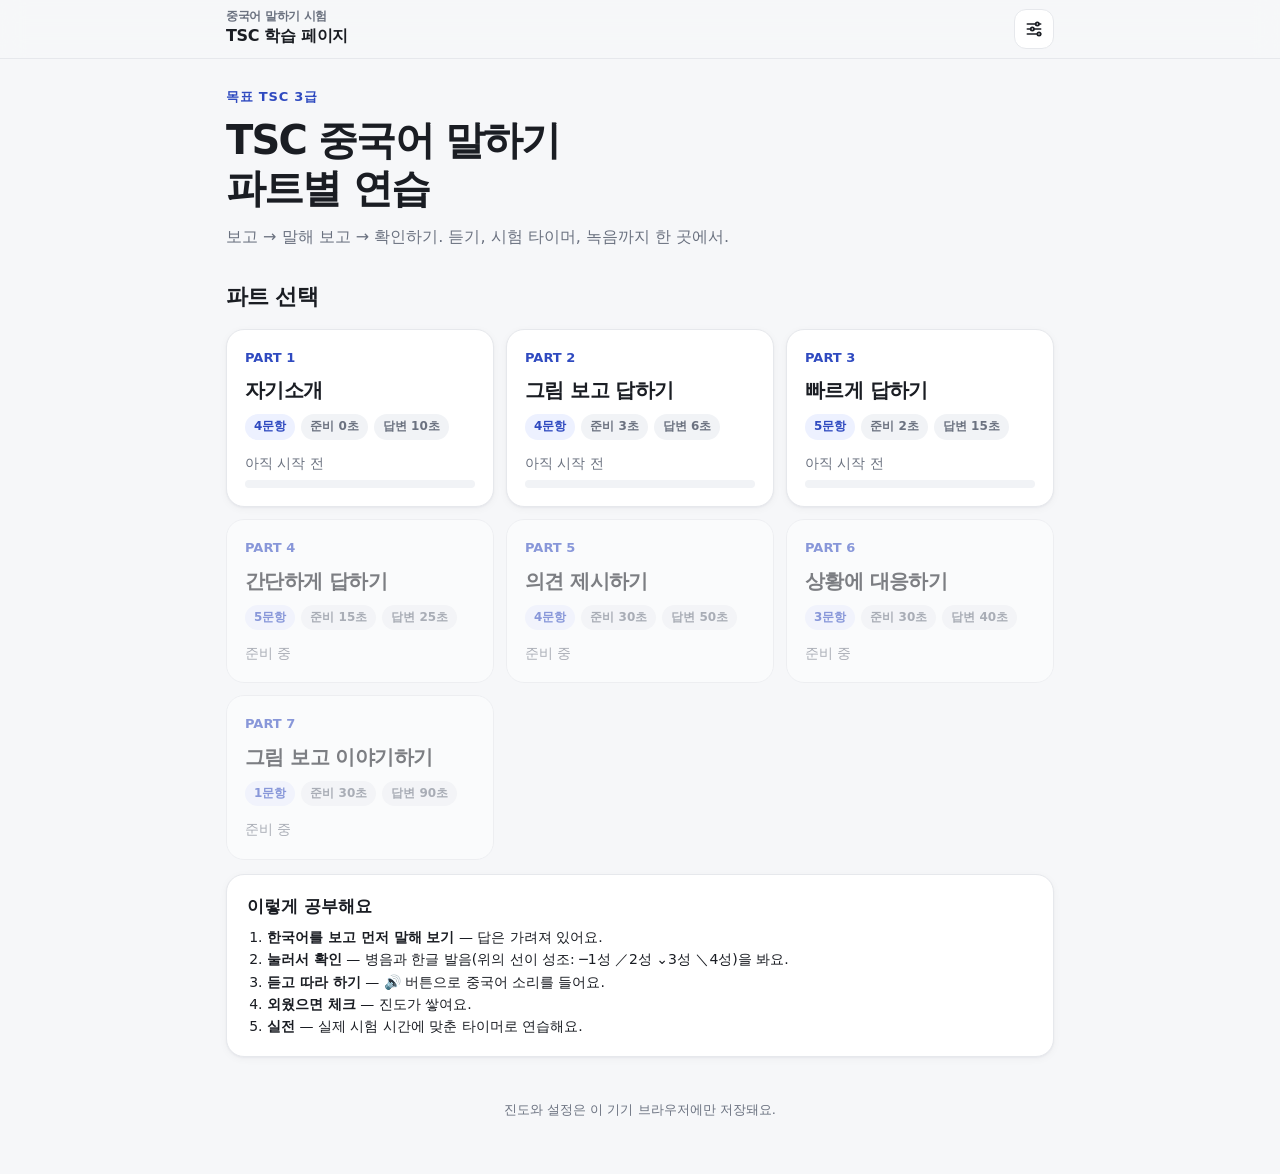
==== index.html @ 0928d05f "한자 화면에서 제거, 1부분 예문을 내 정보로 적용, 전체 색상 정리 Co-Authored-By: Claude Opus 5.5 <noreply@anthropic.com> Claud" ====
<!doctype html>
<html lang="ko">
<head>
<meta charset="utf-8">
<meta name="viewport" content="width=device-width, initial-scale=1, viewport-fit=cover">
<title>TSC 학습 페이지</title>
<meta name="description" content="TSC 중국어 말하기 시험 파트별 연습">
<link rel="stylesheet" href="assets/app.css">
<script src="assets/app.js"></script>
</head>
<body>
<main class="wrap">
  <section class="hero">
    <div class="eyebrow">목표 TSC 3급</div>
    <h1>TSC 중국어 말하기<br>파트별 연습</h1>
    <p>보고 → 말해 보고 → 확인하기. 듣기, 시험 타이머, 녹음까지 한 곳에서.</p>
  </section>
  <div id="cont"></div>
  <h2>파트 선택</h2>
  <div class="parts" id="parts"></div>
  <div class="card">
    <h3 style="margin-top:0">이렇게 공부해요</h3>
    <ol class="small" style="margin:0;padding-left:20px">
      <li><b>한국어를 보고 먼저 말해 보기</b> — 답은 가려져 있어요.</li>
      <li><b>눌러서 확인</b> — 병음과 한글 발음(위의 선이 성조: ─1성 ／2성 ⌄3성 ＼4성)을 봐요.</li>
      <li><b>듣고 따라 하기</b> — 🔊 버튼으로 중국어 소리를 들어요.</li>
      <li><b>외웠으면 체크</b> — 진도가 쌓여요.</li>
      <li><b>실전</b> — 실제 시험 시간에 맞춘 타이머로 연습해요.</li>
    </ol>
  </div>
  <p class="foot">진도와 설정은 이 기기 브라우저에만 저장돼요.</p>
</main>
<script>
const T = TSC, {esc, $} = T;
T.topbar({title: 'TSC 학습 페이지', sub: '중국어 말하기 시험', home: ''});
const PARTS = [
  [1, '자기소개', '自我介绍', '4문항', '준비 0초', '답변 10초', 'part1/'],
  [2, '그림 보고 답하기', '看图回答', '4문항', '준비 3초', '답변 6초', 'part2/'],
  [3, '빠르게 답하기', '快速回答', '5문항', '준비 2초', '답변 15초', 'part3/'],
  [4, '간단하게 답하기', '简短回答', '5문항', '준비 15초', '답변 25초'],
  [5, '의견 제시하기', '拓展回答', '4문항', '준비 30초', '답변 50초'],
  [6, '상황에 대응하기', '情景应对', '3문항', '준비 30초', '답변 40초'],
  [7, '그림 보고 이야기하기', '看图说话', '1문항', '준비 30초', '답변 90초'],
];
const sum = T.load('tsc-summary', {});
$('#parts').innerHTML = PARTS.map(([n, ko, zh, q, prep, ans, href]) => {
  const s = sum['p' + n], pct = s ? Math.round(s.done / s.total * 100) : 0;
  const inner = '<span class="num">PART ' + n + '</span><span class="name">' + ko + '</span>' +
    '<span class="meta"><span class="badge">' + q + '</span><span class="badge accent">' + prep + '</span><span class="badge accent">' + ans + '</span></span>' +
    (href ? '<span class="row small muted" style="margin-top:6px"><span>' + (s ? '진도 ' + pct + '% · ' + s.done + '/' + s.total : '아직 시작 전') + '</span></span><span class="progress"><i style="width:' + pct + '%"></i></span>' : '<span class="small muted" style="margin-top:6px">준비 중</span>');
  return href ? '<a class="part" href="' + href + '">' + inner + '</a>' : '<div class="part soon">' + inner + '</div>';
}).join('');
const last = T.load('tsc-last', null);
if (last && /^part\d\/$/.test(last.href)) $('#cont').innerHTML = '<a class="card row" href="' + esc(last.href) + '" style="text-decoration:none;color:inherit;margin-top:18px"><span style="font-size:28px">▶</span><span style="flex:1"><span class="small muted">이어서 학습하기</span><br><b>' + esc(last.name) + '</b></span><span class="btn primary">계속</span></a>';
</script>
</body>
</html>
---- assets/app.css ----
/* TSC 학습 페이지 — 공통 디자인 */
:root{
  --bg:#f6f7f9;--surface:#ffffff;--surface-2:#f1f3f6;--ink:#1a1d23;--muted:#6b7280;--line:#e6e8ec;
  --brand:#3b5bdb;--brand-ink:#ffffff;--brand-soft:#edf1ff;--brand-text:#2f4ac0;
  --accent:#e8590c;--accent-soft:#fff4ec;--good:#2b8a3e;--good-soft:#ebf8ee;--warn:#c2410c;
  --tone:#e8590c;--shadow:0 1px 2px rgba(16,24,40,.04),0 2px 8px rgba(16,24,40,.04);
  --radius:18px;--zh:"PingFang SC","Hiragino Sans GB","Noto Sans SC","Microsoft YaHei",sans-serif;
  color-scheme:light;
}
@media (prefers-color-scheme:dark){:root:not([data-theme="light"]){
  --bg:#0f1115;--surface:#171a20;--surface-2:#1f232b;--ink:#e7e9ee;--muted:#9aa1ad;--line:#2a2f38;
  --brand:#8ea2ff;--brand-ink:#0f1430;--brand-soft:#222a45;--brand-text:#a9b8ff;
  --accent:#ff9f5a;--accent-soft:#33241a;--good:#69db7c;--good-soft:#1c3324;--warn:#ffb27c;
  --tone:#ff9f5a;--shadow:none;color-scheme:dark}}
:root[data-theme="dark"]{
  --bg:#0f1115;--surface:#171a20;--surface-2:#1f232b;--ink:#e7e9ee;--muted:#9aa1ad;--line:#2a2f38;
  --brand:#8ea2ff;--brand-ink:#0f1430;--brand-soft:#222a45;--brand-text:#a9b8ff;
  --accent:#ff9f5a;--accent-soft:#33241a;--good:#69db7c;--good-soft:#1c3324;--warn:#ffb27c;
  --tone:#ff9f5a;--shadow:none;color-scheme:dark}

*{box-sizing:border-box}
html{-webkit-text-size-adjust:100%}
body{margin:0;background:var(--bg);color:var(--ink);font:16px/1.6 system-ui,-apple-system,"Apple SD Gothic Neo","Malgun Gothic",sans-serif;word-break:keep-all;overflow-wrap:anywhere}
a{color:var(--brand-text)}
button,select,input{font:inherit;color:inherit}
button{cursor:pointer}
:focus-visible{outline:3px solid var(--accent);outline-offset:2px}
.zh{font-family:var(--zh)}
.wrap{max-width:860px;margin:0 auto;padding:0 16px}

/* 상단 바 */
.topbar{position:sticky;top:0;z-index:20;background:color-mix(in srgb,var(--bg) 88%,transparent);backdrop-filter:blur(12px);-webkit-backdrop-filter:blur(12px);border-bottom:1px solid var(--line)}
.topbar .wrap{display:flex;align-items:center;gap:10px;height:58px}
.topbar .title{flex:1;min-width:0;font-weight:750;letter-spacing:-.02em;white-space:nowrap;overflow:hidden;text-overflow:ellipsis}
.topbar .title small{display:block;font-size:12px;font-weight:600;color:var(--muted);line-height:1.2}
.icon-btn{display:inline-grid;place-items:center;width:40px;height:40px;border-radius:12px;border:1px solid var(--line);background:var(--surface);text-decoration:none;color:var(--ink);flex:none}
.icon-btn svg{width:20px;height:20px}

/* 히어로 */
.hero{padding:28px 0 8px}
.hero .eyebrow{font-size:13px;font-weight:700;color:var(--brand-text);letter-spacing:.06em}
.hero h1{font-size:clamp(28px,6vw,40px);letter-spacing:-.045em;line-height:1.2;margin:.2em 0 .3em}
.hero p{margin:0;color:var(--muted)}

/* 탭 */
.tabs{display:flex;gap:4px;padding:4px;background:var(--surface-2);border-radius:14px;margin:18px 0 6px;overflow-x:auto;scrollbar-width:none}
.tabs::-webkit-scrollbar{display:none}
.tabs button{flex:1;border:0;background:transparent;padding:9px 12px;border-radius:10px;font-weight:650;color:var(--muted);white-space:nowrap}
.tabs button[aria-selected="true"]{background:var(--surface);color:var(--ink);box-shadow:var(--shadow)}
@media (max-width:640px){
  .tabs.bottom{position:fixed;left:0;right:0;bottom:0;margin:0;border-radius:0;z-index:30;background:var(--surface);border-top:1px solid var(--line);padding:6px 6px calc(6px + env(safe-area-inset-bottom))}
  .tabs.bottom button{display:flex;flex-direction:column;align-items:center;gap:2px;font-size:12px;padding:6px 4px}
  .tabs.bottom button[aria-selected="true"]{box-shadow:none;background:var(--brand-soft);color:var(--brand-text)}
  body.has-bottom{padding-bottom:84px}
}
.tabs .ti{font-size:18px;line-height:1}
@media (min-width:641px){.tabs .ti{display:none}}

/* 칩 */
.chips{display:flex;gap:8px;overflow-x:auto;padding:6px 0 10px;scrollbar-width:none}
.chips::-webkit-scrollbar{display:none}
.chip{flex:none;border:1px solid var(--line);background:var(--surface);border-radius:999px;padding:7px 14px;font-weight:650;font-size:14px;color:var(--muted)}
.chip[aria-pressed="true"]{background:var(--brand);border-color:var(--brand);color:var(--brand-ink)}
.chip .n{opacity:.7;font-weight:600;margin-left:4px}

/* 카드 */
.card{background:var(--surface);border:1px solid var(--line);border-radius:var(--radius);padding:18px 20px;margin:12px 0;box-shadow:var(--shadow)}
.card.done{border-color:color-mix(in srgb,var(--good) 45%,var(--line))}
.card-head{display:flex;align-items:center;gap:8px;margin-bottom:8px}
.card-head .label{font-size:13px;font-weight:700;color:var(--muted);flex:1}
.badge{display:inline-flex;align-items:center;gap:4px;font-size:12px;font-weight:750;padding:3px 9px;border-radius:999px;background:var(--brand-soft);color:var(--brand-text)}
.badge.accent{background:var(--surface-2);color:var(--muted)}
.badge.good{background:var(--good-soft);color:var(--good)}
h2{font-size:22px;letter-spacing:-.035em;margin:22px 0 4px}
h3{font-size:17px;margin:18px 0 6px}
.muted{color:var(--muted)}
.small{font-size:14px}

/* 버튼 */
.btn{display:inline-flex;align-items:center;justify-content:center;gap:6px;border:1px solid var(--line);background:var(--surface);border-radius:12px;padding:9px 14px;font-weight:650;text-decoration:none;color:var(--ink)}
.btn.primary{background:var(--brand);border-color:var(--brand);color:var(--brand-ink)}
.btn.soft{background:var(--brand-soft);border-color:transparent;color:var(--brand-text)}
.btn.good{background:var(--good-soft);border-color:transparent;color:var(--good)}
.btn.ghost{background:transparent;border-color:transparent;color:var(--muted)}
.btn.big{padding:13px 20px;font-size:17px;border-radius:14px}
.btn:disabled{opacity:.45;cursor:default}
.btn svg{width:18px;height:18px}
.row{display:flex;gap:8px;flex-wrap:wrap;align-items:center}
.row.end{justify-content:flex-end}
.spacer{flex:1}

/* 문장 표시 */
.ko{font-size:17px;font-weight:650;letter-spacing:-.01em}
.say{margin-top:6px}
.say .hz{font-family:var(--zh);font-size:24px;line-height:1.5;letter-spacing:.02em}
.say .py{font-size:17px;color:var(--brand-text);font-weight:600}
.say .hg{font-size:16px;color:var(--ink)}
.say .line+.line{margin-top:4px}
.say .tag{display:inline-block;width:42px;font-size:11px;font-weight:700;color:var(--muted);vertical-align:2px}
body.hide-py .say .py,body.hide-hg .say .hg,body.hide-hz .say .hz{display:none}
/* 끊어 읽기 표시 */
.brk{color:var(--accent);font-weight:800;font-family:system-ui,sans-serif;font-size:.9em;margin:0 .1em;user-select:none}
.say .hz .brk{margin:0 .25em}
body.hide-brk .brk{display:none}
ruby{ruby-position:over}
rt{font-family:system-ui,sans-serif;font-size:.5em;color:var(--brand-text);font-weight:600;letter-spacing:0}
body.hide-py rt{visibility:hidden}

/* 가리기/보이기 */
.reveal{position:relative;margin-top:8px;border-radius:12px;background:var(--surface-2);padding:12px 14px}
.reveal .cover{position:absolute;inset:0;display:flex;align-items:center;justify-content:center;gap:6px;border:1px dashed var(--line);border-radius:12px;background:var(--surface-2);color:var(--muted);font-weight:650;font-size:14px;width:100%}
.reveal .cover:hover{color:var(--ink)}
.reveal.open .cover{display:none}
.reveal:not(.open) .say{visibility:hidden}

/* 성조선 */
/* 선은 글자 바로 위 여백에 그려서 글자를 가리지 않음 */
.tone{position:relative;display:inline-block;line-height:1.3;padding-top:.62em}
.tone svg{position:absolute;left:4%;top:.08em;width:92%;height:.46em;pointer-events:none;overflow:visible}
.tone path{fill:none;stroke:var(--tone);stroke-opacity:.9;stroke-width:2.2;stroke-linecap:round;stroke-linejoin:round;vector-effect:non-scaling-stroke}

/* 단어 */
.words{display:grid;grid-template-columns:repeat(auto-fill,minmax(150px,1fr));gap:8px;margin-top:8px}
.word{border:1px solid var(--line);border-radius:14px;padding:9px 12px;background:var(--surface);text-align:left;width:100%}
.word .w-hz{font-family:var(--zh);font-size:20px;line-height:1.3}
.word .w-py{font-size:14px;color:var(--brand-text);font-weight:600}
.word .w-ko{font-size:14px;color:var(--muted)}
.tip{display:flex;gap:10px;background:var(--surface-2);border-left:3px solid var(--accent);border-radius:10px;padding:10px 14px;margin-top:10px;font-size:15px}
.tip b{color:var(--accent);flex:none}
details.more{margin-top:10px;border-top:1px dashed var(--line);padding-top:8px}
details.more summary{cursor:pointer;font-weight:650;color:var(--muted);font-size:14px;list-style:none}
details.more summary::before{content:"▸ ";}
details.more[open] summary::before{content:"▾ ";}

/* 진행 */
.progress{height:8px;background:var(--surface-2);border-radius:999px;overflow:hidden}
.progress > i{display:block;height:100%;background:var(--good);border-radius:999px;transition:width .3s}
.stat{display:flex;align-items:baseline;gap:6px}
.stat b{font-size:24px;letter-spacing:-.03em}

/* 폼 */
label.field{display:block;margin:10px 0}
label.field > span{display:block;font-size:13px;font-weight:700;color:var(--muted);margin-bottom:4px}
.input,select.input{width:100%;border:1px solid var(--line);background:var(--surface);border-radius:12px;padding:10px 12px}
.grid2{display:grid;grid-template-columns:1fr 1fr;gap:10px}
.grid3{display:grid;grid-template-columns:repeat(3,1fr);gap:10px}
@media (max-width:480px){.grid2,.grid3{grid-template-columns:1fr}}
.check{display:inline-flex;align-items:center;gap:6px;border:1px solid var(--line);border-radius:999px;padding:6px 12px;background:var(--surface);cursor:pointer;font-size:15px}
.check:has(input:checked){background:var(--brand-soft);border-color:transparent;color:var(--brand-text);font-weight:650}
.check input{accent-color:var(--brand)}

/* 설정 시트 */
.sheet{position:fixed;inset:0;z-index:50;display:none;background:rgba(0,0,0,.35)}
.sheet.open{display:flex;align-items:flex-end;justify-content:center}
.sheet .panel{background:var(--surface);width:100%;max-width:520px;border-radius:22px 22px 0 0;padding:18px 20px calc(20px + env(safe-area-inset-bottom))}
@media (min-width:641px){.sheet.open{align-items:center}.sheet .panel{border-radius:22px}}
.toggle{display:flex;align-items:center;justify-content:space-between;gap:10px;padding:11px 0;border-bottom:1px solid var(--line)}
.toggle input{width:20px;height:20px;accent-color:var(--brand)}
.seg{display:inline-flex;background:var(--surface-2);border-radius:10px;padding:3px}
.seg button{border:0;background:transparent;padding:6px 10px;border-radius:8px;font-size:14px;font-weight:650;color:var(--muted)}
.seg button[aria-pressed="true"]{background:var(--surface);color:var(--ink);box-shadow:var(--shadow)}

/* 타이머 */
.timer{display:grid;place-items:center;margin:14px auto 6px;position:relative;width:150px;height:150px}
.timer svg{position:absolute;inset:0;transform:rotate(-90deg)}
.timer circle{fill:none;stroke-width:10}
.timer .bg{stroke:var(--surface-2)}
.timer .fg{stroke:var(--brand);stroke-linecap:round;transition:stroke-dashoffset .1s linear}
.timer.prep .fg{stroke:var(--accent)}
.timer .t{text-align:center;line-height:1.1}
.timer .t b{font-size:42px;letter-spacing:-.04em;font-variant-numeric:tabular-nums}
.timer .t span{display:block;font-size:13px;font-weight:700;color:var(--muted)}
.rec-dot{display:inline-block;width:10px;height:10px;border-radius:50%;background:#e0412f;animation:blink 1s infinite}
@keyframes blink{50%{opacity:.25}}
.center{text-align:center}

/* 플래시카드 */
.flash{perspective:1000px;margin:12px 0}
.flash .inner{position:relative;min-height:220px;border:0;background:none;padding:0;width:100%;transition:transform .45s;transform-style:preserve-3d}
.flash.flipped .inner{transform:rotateY(180deg)}
.flash .face{position:absolute;inset:0;display:flex;flex-direction:column;align-items:center;justify-content:center;gap:6px;backface-visibility:hidden;-webkit-backface-visibility:hidden;background:var(--surface);border:1px solid var(--line);border-radius:var(--radius);box-shadow:var(--shadow);padding:20px;text-align:center}
.flash .back{transform:rotateY(180deg)}
.flash .big-zh{font-family:var(--zh);font-size:44px;line-height:1.2}
.flash .big-ko{font-size:26px;font-weight:700;letter-spacing:-.03em}
@media (prefers-reduced-motion:reduce){.flash .inner,.progress>i{transition:none}}

/* 홈 */
.parts{display:grid;grid-template-columns:repeat(auto-fill,minmax(250px,1fr));gap:12px;margin:14px 0}
.part{display:flex;flex-direction:column;gap:6px;text-decoration:none;color:inherit;background:var(--surface);border:1px solid var(--line);border-radius:var(--radius);padding:18px;box-shadow:var(--shadow);transition:transform .15s,border-color .15s}
a.part:hover{transform:translateY(-2px);border-color:var(--brand)}
.part .num{font-size:13px;font-weight:750;color:var(--brand-text)}
.part .name{font-size:20px;font-weight:750;letter-spacing:-.03em}
.part .zhname{font-family:var(--zh);color:var(--muted);font-size:15px}
.part .meta{display:flex;gap:6px;flex-wrap:wrap;margin-top:2px}
.part.soon{opacity:.55;box-shadow:none}
.foot{color:var(--muted);font-size:13px;padding:30px 0 40px;text-align:center}
img.photo{display:block;width:100%;border-radius:14px;margin-top:10px}
.empty{padding:30px 10px;text-align:center;color:var(--muted)}
.toast{position:fixed;left:50%;bottom:96px;transform:translateX(-50%);background:var(--ink);color:var(--bg);padding:9px 16px;border-radius:999px;font-size:14px;font-weight:650;z-index:60;opacity:0;transition:opacity .2s;pointer-events:none}
.toast.show{opacity:1}
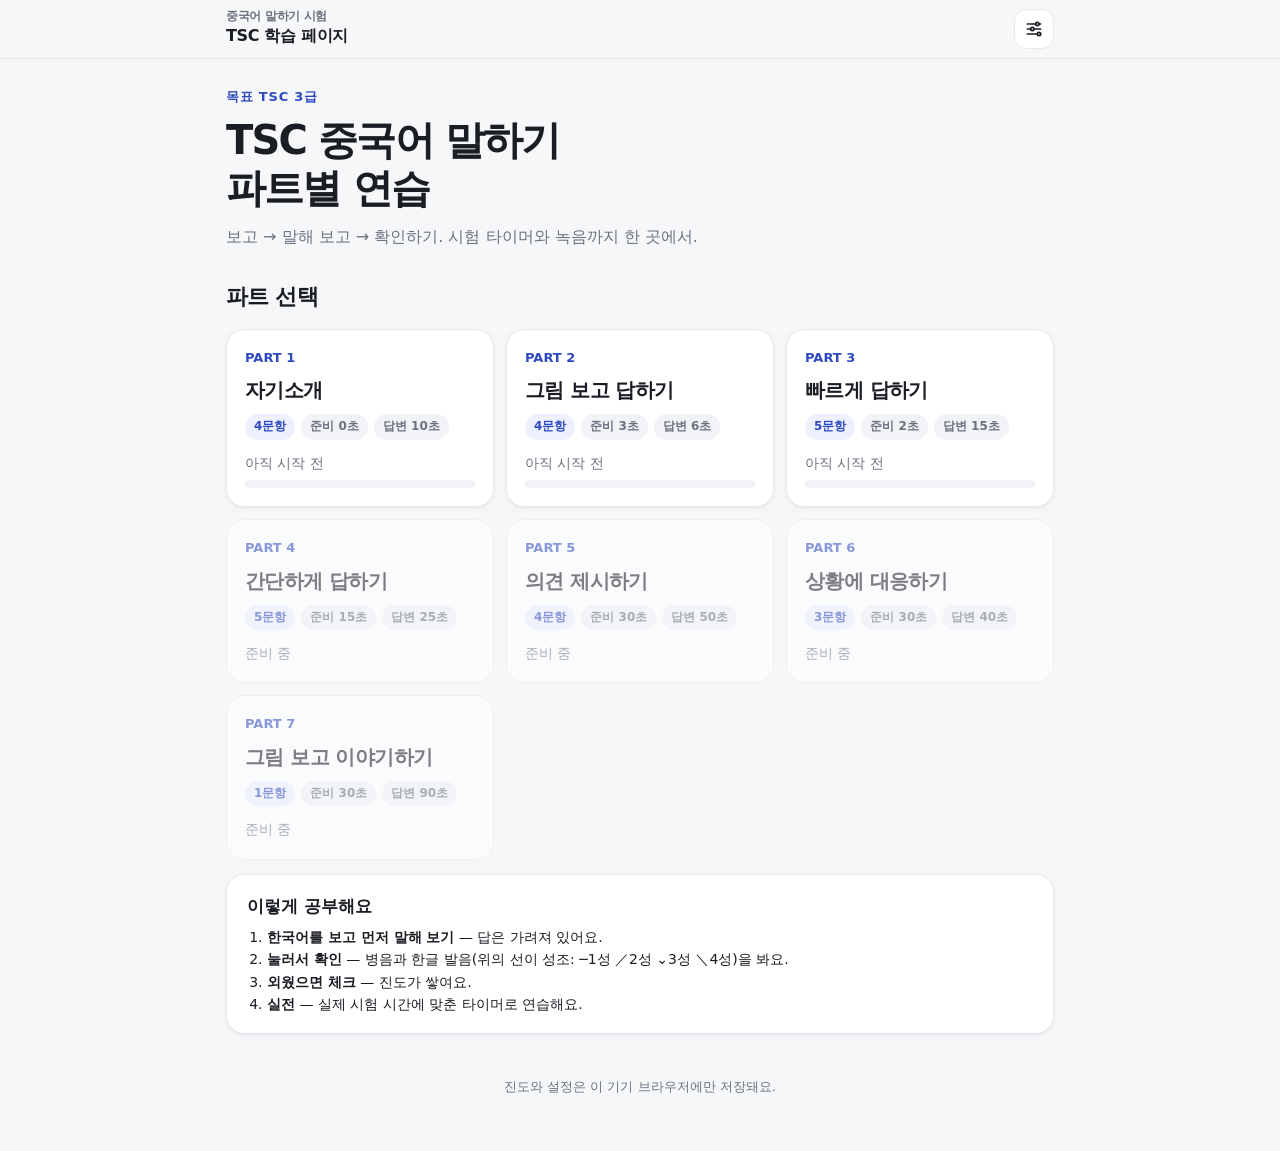
==== commit ece2af81: "음성 듣기 기능 제거: 듣기 버튼·속도 설정 삭제, 실전은 질문 읽기 시간 후 타이머 Co-Authored-By: Claude Opus 5.5 <noreply@anthropic.c" ====
--- a/index.html
+++ b/index.html
@@ -13,7 +13,7 @@
   <section class="hero">
     <div class="eyebrow">목표 TSC 3급</div>
     <h1>TSC 중국어 말하기<br>파트별 연습</h1>
-    <p>보고 → 말해 보고 → 확인하기. 듣기, 시험 타이머, 녹음까지 한 곳에서.</p>
+    <p>보고 → 말해 보고 → 확인하기. 시험 타이머와 녹음까지 한 곳에서.</p>
   </section>
   <div id="cont"></div>
   <h2>파트 선택</h2>
@@ -23,7 +23,6 @@
     <ol class="small" style="margin:0;padding-left:20px">
       <li><b>한국어를 보고 먼저 말해 보기</b> — 답은 가려져 있어요.</li>
       <li><b>눌러서 확인</b> — 병음과 한글 발음(위의 선이 성조: ─1성 ／2성 ⌄3성 ＼4성)을 봐요.</li>
-      <li><b>듣고 따라 하기</b> — 🔊 버튼으로 중국어 소리를 들어요.</li>
       <li><b>외웠으면 체크</b> — 진도가 쌓여요.</li>
       <li><b>실전</b> — 실제 시험 시간에 맞춘 타이머로 연습해요.</li>
     </ol>
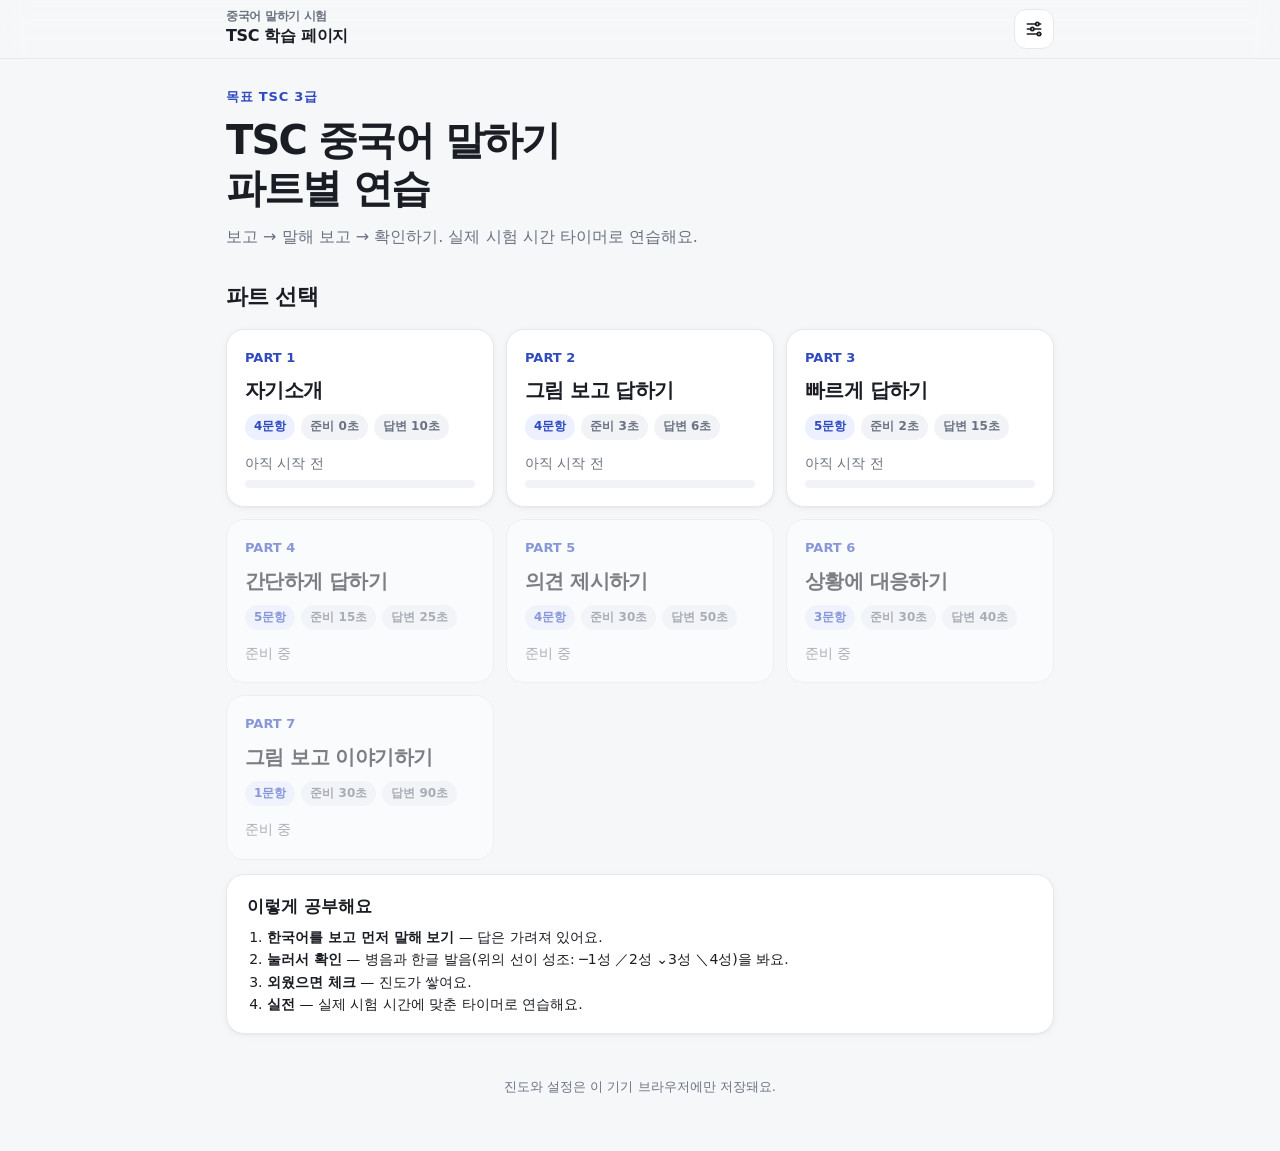
==== commit 283bab63: "녹음 기능 제거 Co-Authored-By: Claude Opus 5.5 <noreply@anthropic.com> Claude-Session: https://claude.ai/c" ====
--- a/index.html
+++ b/index.html
@@ -13,7 +13,7 @@
   <section class="hero">
     <div class="eyebrow">목표 TSC 3급</div>
     <h1>TSC 중국어 말하기<br>파트별 연습</h1>
-    <p>보고 → 말해 보고 → 확인하기. 시험 타이머와 녹음까지 한 곳에서.</p>
+    <p>보고 → 말해 보고 → 확인하기. 실제 시험 시간 타이머로 연습해요.</p>
   </section>
   <div id="cont"></div>
   <h2>파트 선택</h2>
--- a/assets/app.css
+++ b/assets/app.css
@@ -170,8 +170,6 @@
 .timer .t{text-align:center;line-height:1.1}
 .timer .t b{font-size:42px;letter-spacing:-.04em;font-variant-numeric:tabular-nums}
 .timer .t span{display:block;font-size:13px;font-weight:700;color:var(--muted)}
-.rec-dot{display:inline-block;width:10px;height:10px;border-radius:50%;background:#e0412f;animation:blink 1s infinite}
-@keyframes blink{50%{opacity:.25}}
 .center{text-align:center}
 
 /* 플래시카드 */
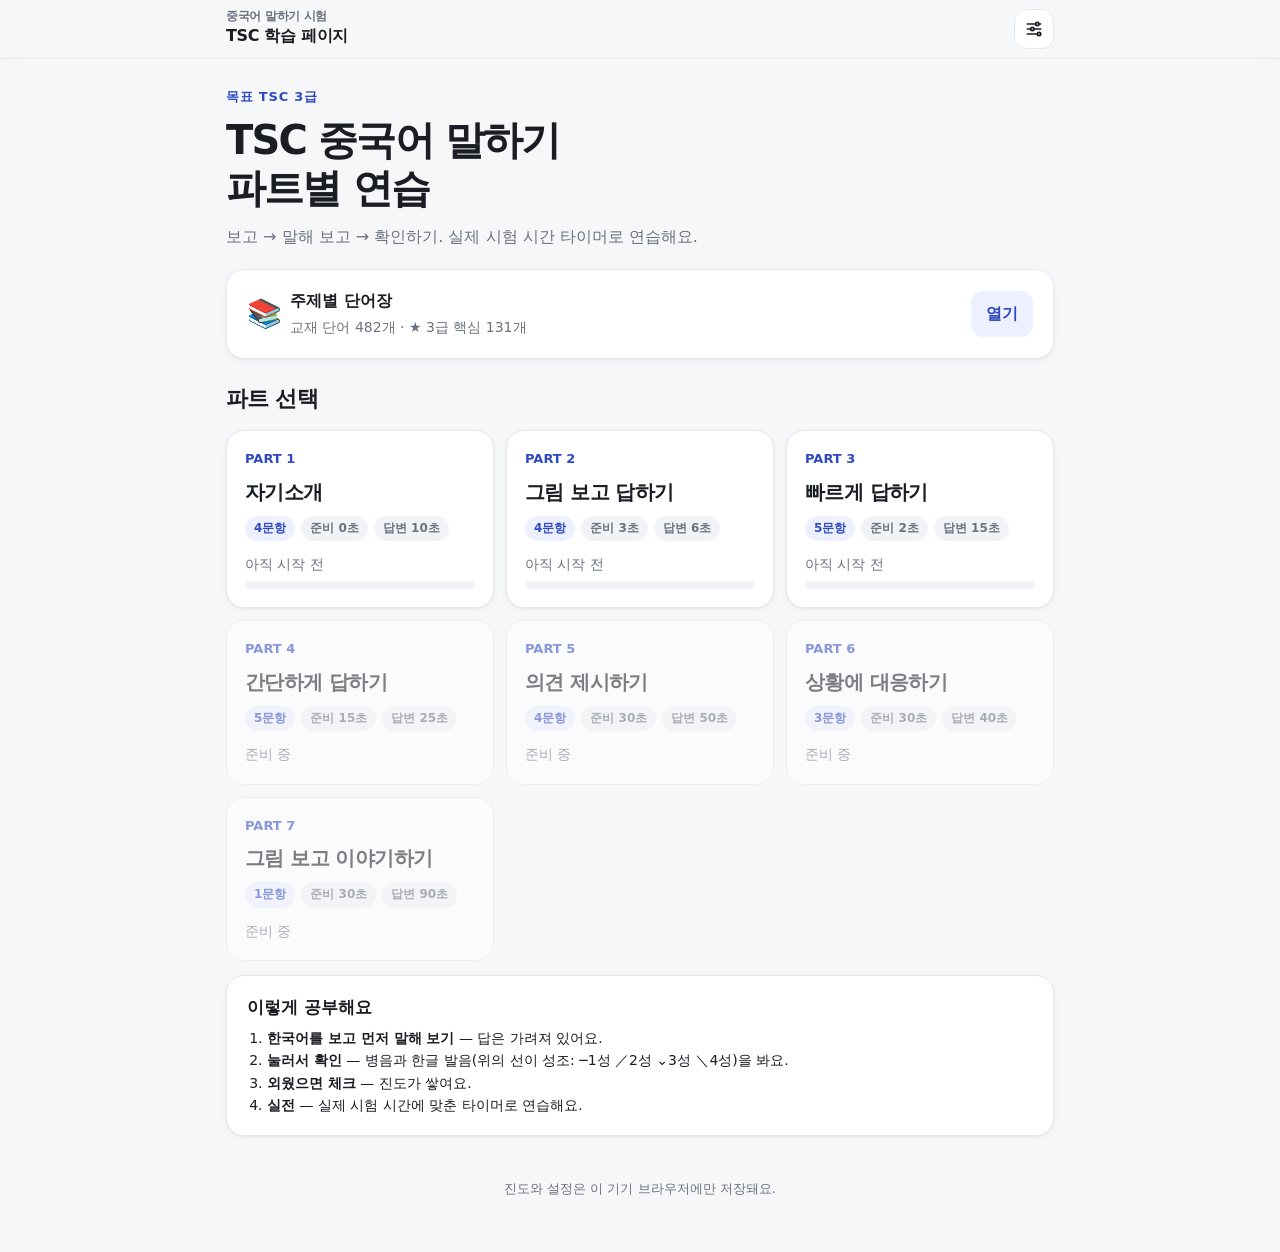
==== commit d1628b32: "주제별 단어장 추가: 교재 단어 482개, ★3급 핵심 131개와 예문 262개, 병음→한글 변환 도구 Co-Authored-By: Claude Opus 5.5 <noreply@a" ====
--- a/index.html
+++ b/index.html
@@ -16,6 +16,7 @@
     <p>보고 → 말해 보고 → 확인하기. 실제 시험 시간 타이머로 연습해요.</p>
   </section>
   <div id="cont"></div>
+  <a class="card row" href="vocab/" id="voccard" style="text-decoration:none;color:inherit"><span style="font-size:28px">📚</span><span style="flex:1"><b>주제별 단어장</b><br><span class="small muted" id="vocstat">교재 단어 482개 · ★ 3급 핵심 131개</span></span><span class="btn soft">열기</span></a>
   <h2>파트 선택</h2>
   <div class="parts" id="parts"></div>
   <div class="card">
@@ -44,13 +45,15 @@
 const sum = T.load('tsc-summary', {});
 $('#parts').innerHTML = PARTS.map(([n, ko, zh, q, prep, ans, href]) => {
   const s = sum['p' + n], pct = s ? Math.round(s.done / s.total * 100) : 0;
+  const wrong = ['p' + n + '-x', 'p' + n + 'w-x'].reduce((a, k) => a + Object.keys(T.load('tsc-progress-' + k, {})).length, 0);
   const inner = '<span class="num">PART ' + n + '</span><span class="name">' + ko + '</span>' +
     '<span class="meta"><span class="badge">' + q + '</span><span class="badge accent">' + prep + '</span><span class="badge accent">' + ans + '</span></span>' +
-    (href ? '<span class="row small muted" style="margin-top:6px"><span>' + (s ? '진도 ' + pct + '% · ' + s.done + '/' + s.total : '아직 시작 전') + '</span></span><span class="progress"><i style="width:' + pct + '%"></i></span>' : '<span class="small muted" style="margin-top:6px">준비 중</span>');
+    (href ? '<span class="row small muted" style="margin-top:6px"><span>' + (s ? '진도 ' + pct + '% · ' + s.done + '/' + s.total + (wrong ? ' · <span style="color:var(--accent);font-weight:700">✗ 틀린 것 ' + wrong + '</span>' : '') : '아직 시작 전') + '</span></span><span class="progress"><i style="width:' + pct + '%"></i></span>' : '<span class="small muted" style="margin-top:6px">준비 중</span>');
   return href ? '<a class="part" href="' + href + '">' + inner + '</a>' : '<div class="part soon">' + inner + '</div>';
 }).join('');
+if (sum.voc) $('#vocstat').textContent = '★ 핵심 단어 ' + sum.voc.done + ' / ' + sum.voc.total + ' 외움 · 교재 단어 482개';
 const last = T.load('tsc-last', null);
-if (last && /^part\d\/$/.test(last.href)) $('#cont').innerHTML = '<a class="card row" href="' + esc(last.href) + '" style="text-decoration:none;color:inherit;margin-top:18px"><span style="font-size:28px">▶</span><span style="flex:1"><span class="small muted">이어서 학습하기</span><br><b>' + esc(last.name) + '</b></span><span class="btn primary">계속</span></a>';
+if (last && /^(part\d|vocab)\/$/.test(last.href)) $('#cont').innerHTML = '<a class="card row" href="' + esc(last.href) + '" style="text-decoration:none;color:inherit;margin-top:18px"><span style="font-size:28px">▶</span><span style="flex:1"><span class="small muted">이어서 학습하기</span><br><b>' + esc(last.name) + '</b></span><span class="btn primary">계속</span></a>';
 </script>
 </body>
 </html>
--- a/assets/app.css
+++ b/assets/app.css
@@ -196,3 +196,32 @@
 .empty{padding:30px 10px;text-align:center;color:var(--muted)}
 .toast{position:fixed;left:50%;bottom:96px;transform:translateX(-50%);background:var(--ink);color:var(--bg);padding:9px 16px;border-radius:999px;font-size:14px;font-weight:650;z-index:60;opacity:0;transition:opacity .2s;pointer-events:none}
 .toast.show{opacity:1}
+
+/* 외웠어요 ✓ / 틀렸어요 ✗ 아이콘 버튼 */
+.marks{display:inline-flex;gap:6px;flex:none}
+.mark{display:inline-grid;place-items:center;width:38px;height:38px;padding:0;border-radius:12px;border:1px solid var(--line);background:var(--surface);color:var(--muted)}
+.mark svg{width:18px;height:18px}
+.mark.ok[aria-pressed="true"]{background:var(--good);border-color:var(--good);color:#fff}
+.mark.no[aria-pressed="true"]{background:var(--accent);border-color:var(--accent);color:#fff}
+.card.wrong{border-color:color-mix(in srgb,var(--accent) 45%,var(--line))}
+.judge{display:inline-grid;place-items:center;width:64px;height:64px;border-radius:50%;border:1px solid var(--line);background:var(--surface);box-shadow:var(--shadow)}
+.judge svg{width:28px;height:28px}
+.judge.ok{color:var(--good)}
+.judge.no{color:var(--accent)}
+.judge:active{transform:scale(.95)}
+/* 눌러서 자세히 보는 단어 */
+.word[data-w]{cursor:pointer;position:relative}
+.word[data-w]:hover{border-color:var(--brand)}
+.word .marks{position:absolute;top:6px;right:6px}
+.word .mark{width:30px;height:30px;border-radius:9px}
+.word .mark svg{width:15px;height:15px}
+.word:has(.marks){padding-right:76px}
+@media (max-width:520px){.words:has(.marks){grid-template-columns:1fr}}
+
+/* 문장 속 단어: 누르면 뜻 말풍선 */
+.tw{cursor:pointer;border-radius:4px;text-decoration:underline dotted color-mix(in srgb,var(--brand-text) 45%,transparent);text-underline-offset:4px;text-decoration-thickness:1.5px}
+.tw:hover,.tw.on{background:var(--brand-soft)}
+.tw-tip{position:fixed;z-index:70;max-width:min(300px,calc(100vw - 16px));background:var(--surface);border:1px solid var(--line);border-radius:14px;box-shadow:0 8px 28px rgba(16,24,40,.16);padding:10px 14px}
+.tw-tip .w-py{font-size:18px;color:var(--brand-text);font-weight:650}
+.tw-tip .tw-ko{font-weight:700;margin-top:2px}
+.tw-more{margin-top:8px;border:0;background:var(--brand-soft);color:var(--brand-text);border-radius:10px;padding:6px 10px;font-size:13px;font-weight:650}
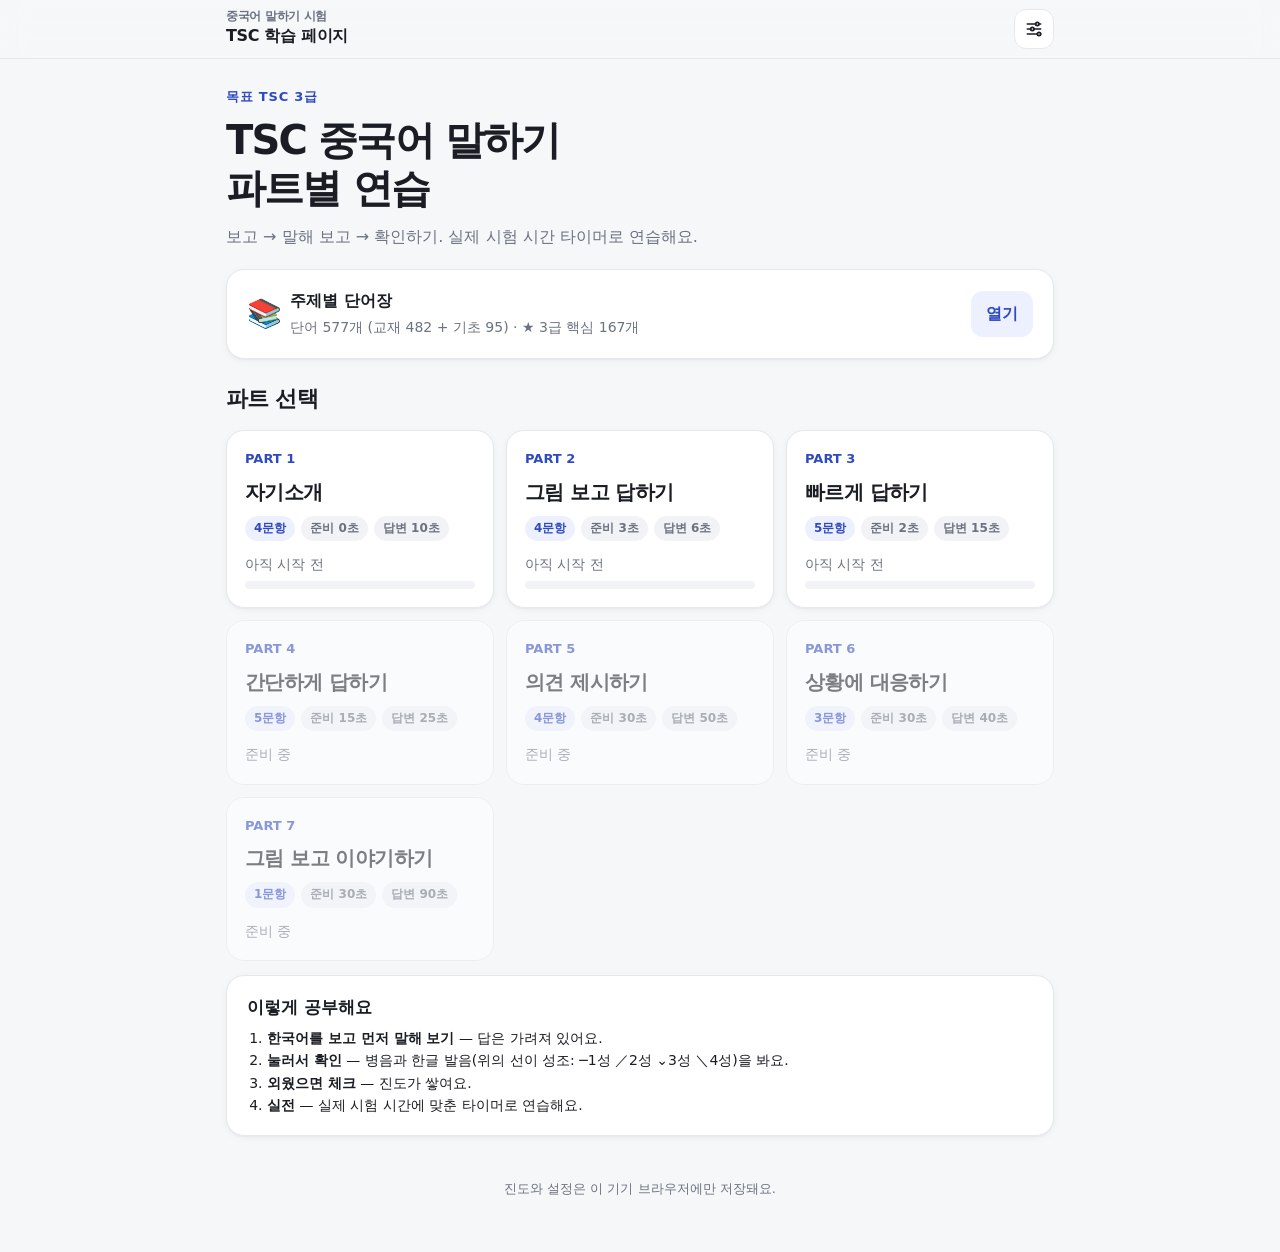
==== commit b45f5309: "단어장에 3급 기초 단어 4주제 95개(★ 35개·예문 70개) 추가, 예문 속 단어 뜻을 문맥에 맞게, 표준 표기 규칙을 CLAUDE.md에 기록 Co-Authored-By: C" ====
--- a/index.html
+++ b/index.html
@@ -16,7 +16,7 @@
     <p>보고 → 말해 보고 → 확인하기. 실제 시험 시간 타이머로 연습해요.</p>
   </section>
   <div id="cont"></div>
-  <a class="card row" href="vocab/" id="voccard" style="text-decoration:none;color:inherit"><span style="font-size:28px">📚</span><span style="flex:1"><b>주제별 단어장</b><br><span class="small muted" id="vocstat">교재 단어 482개 · ★ 3급 핵심 131개</span></span><span class="btn soft">열기</span></a>
+  <a class="card row" href="vocab/" id="voccard" style="text-decoration:none;color:inherit"><span style="font-size:28px">📚</span><span style="flex:1"><b>주제별 단어장</b><br><span class="small muted" id="vocstat">단어 577개 (교재 482 + 기초 95) · ★ 3급 핵심 167개</span></span><span class="btn soft">열기</span></a>
   <h2>파트 선택</h2>
   <div class="parts" id="parts"></div>
   <div class="card">
@@ -51,7 +51,7 @@
     (href ? '<span class="row small muted" style="margin-top:6px"><span>' + (s ? '진도 ' + pct + '% · ' + s.done + '/' + s.total + (wrong ? ' · <span style="color:var(--accent);font-weight:700">✗ 틀린 것 ' + wrong + '</span>' : '') : '아직 시작 전') + '</span></span><span class="progress"><i style="width:' + pct + '%"></i></span>' : '<span class="small muted" style="margin-top:6px">준비 중</span>');
   return href ? '<a class="part" href="' + href + '">' + inner + '</a>' : '<div class="part soon">' + inner + '</div>';
 }).join('');
-if (sum.voc) $('#vocstat').textContent = '★ 핵심 단어 ' + sum.voc.done + ' / ' + sum.voc.total + ' 외움 · 교재 단어 482개';
+if (sum.voc) $('#vocstat').textContent = '★ 핵심 단어 ' + sum.voc.done + ' / ' + sum.voc.total + ' 외움 · 단어 577개';
 const last = T.load('tsc-last', null);
 if (last && /^(part\d|vocab)\/$/.test(last.href)) $('#cont').innerHTML = '<a class="card row" href="' + esc(last.href) + '" style="text-decoration:none;color:inherit;margin-top:18px"><span style="font-size:28px">▶</span><span style="flex:1"><span class="small muted">이어서 학습하기</span><br><b>' + esc(last.name) + '</b></span><span class="btn primary">계속</span></a>';
 </script>
--- a/assets/app.css
+++ b/assets/app.css
@@ -225,3 +225,29 @@
 .tw-tip .w-py{font-size:18px;color:var(--brand-text);font-weight:650}
 .tw-tip .tw-ko{font-weight:700;margin-top:2px}
 .tw-more{margin-top:8px;border:0;background:var(--brand-soft);color:var(--brand-text);border-radius:10px;padding:6px 10px;font-size:13px;font-weight:650}
+
+/* 단어장 촘촘한 목록 */
+.vlist{padding:2px 0;overflow:hidden}
+.vcat{margin:0;padding:10px 14px 6px;font-size:13px;font-weight:750;color:var(--muted);display:flex;gap:6px}
+.vcat span{font-weight:600;opacity:.7}
+.vrow{display:grid;grid-template-columns:minmax(0,1.15fr) minmax(0,1fr) auto;gap:4px 10px;align-items:center;padding:7px 12px 7px 14px;border-top:1px solid var(--line)}
+.vcat+.vrow{border-top-color:transparent}
+.vlist>.vrow:first-child{border-top:0}
+.vrow.done{background:var(--good-soft)}
+.vrow.wrong{background:var(--accent-soft)}
+.vrow .vw{cursor:pointer;min-width:0}
+.vrow .say{margin:0}
+.vrow .say .py{font-size:16px;line-height:1.25;overflow-wrap:anywhere}
+.vrow .say .hg{font-size:14px}
+.vrow .say .line+.line{margin-top:0}
+.vrow .star{color:var(--accent);font-size:12px;margin-right:3px;vertical-align:2px}
+.vrow .vk{font-size:14px;font-weight:650;line-height:1.3;min-width:0}
+.vrow .vk small{display:block;font-size:12px;font-weight:500;color:var(--muted);margin-top:2px}
+.vexbtn{display:block;width:max-content;margin-top:3px;padding:1px 8px;border:1px solid var(--line);border-radius:999px;background:var(--surface);font-size:12px;font-weight:650;color:var(--brand-text)}
+.vexbtn[aria-expanded="true"]{background:var(--brand-soft);border-color:transparent}
+.vrow .mark{width:32px;height:32px;border-radius:9px}
+.vrow .mark svg{width:15px;height:15px}
+.vrow .marks{gap:4px}
+.vex{grid-column:1/-1;padding:2px 0 4px}
+.vexi{margin-top:6px;padding:8px 10px;border-radius:10px;background:var(--surface-2)}
+.vexi .small{margin:0}
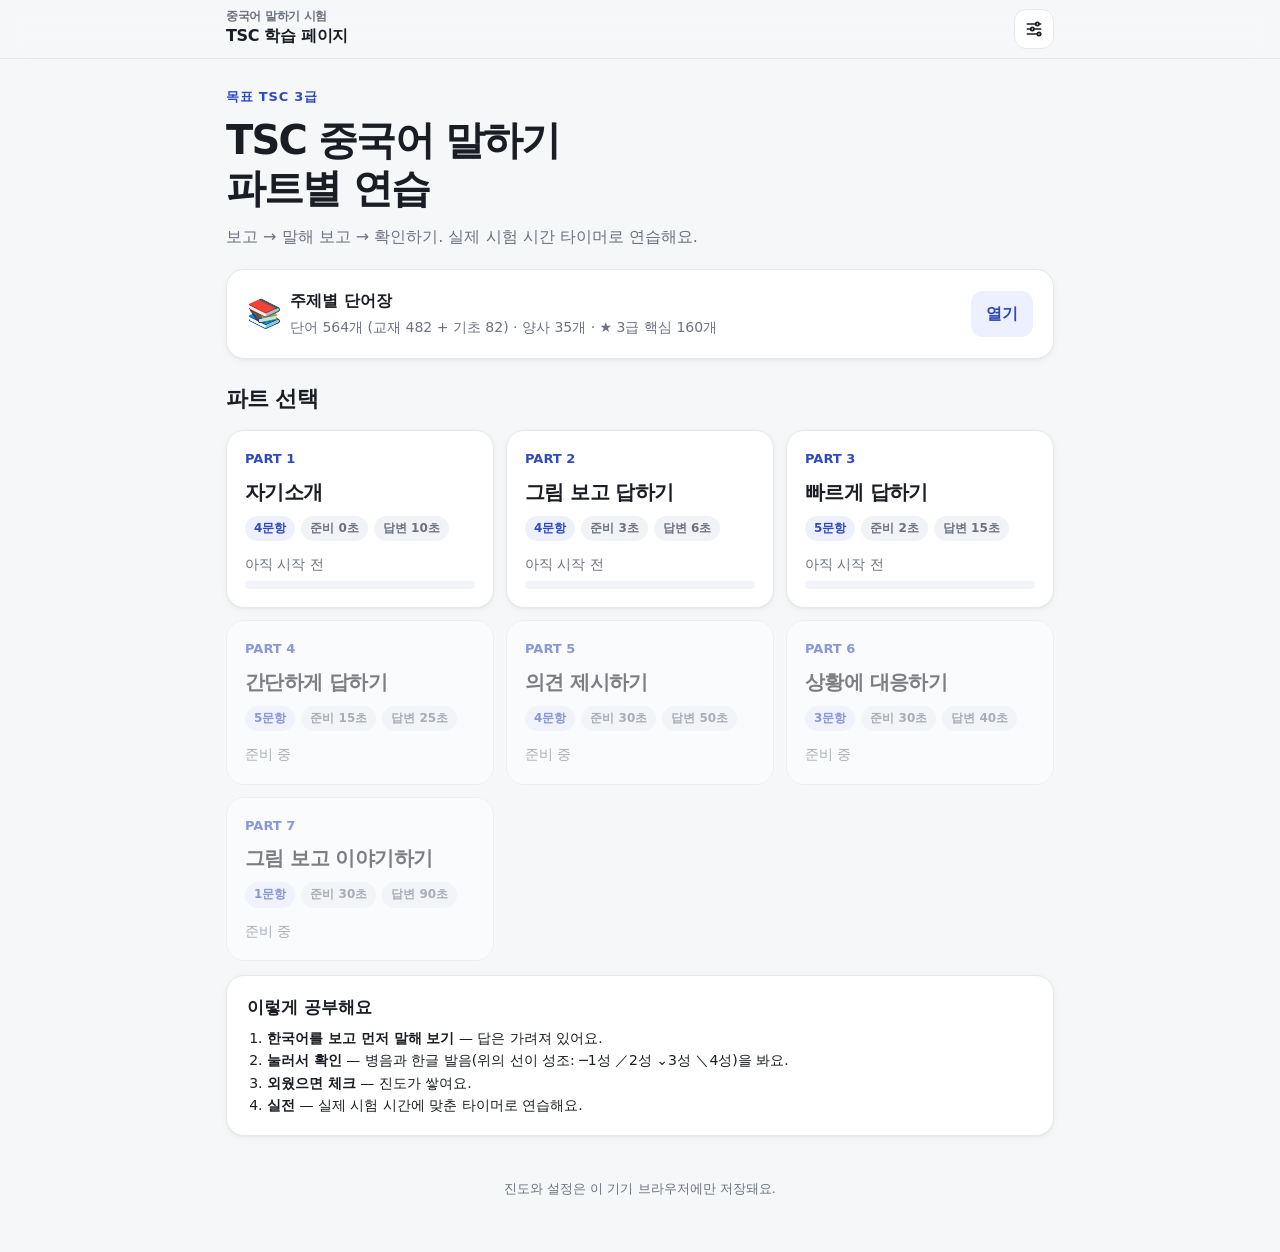
==== commit b482f0e4: "단어장에 양사 탭 추가(S·A·B 35개, 결합 표현 106개, 규칙·실전 문장, 암기 테스트), 기초 단어의 양사는 양사 탭으로 이동, 예문 속 zài·shì·lù·kè 뜻 바로" ====
--- a/index.html
+++ b/index.html
@@ -16,7 +16,7 @@
     <p>보고 → 말해 보고 → 확인하기. 실제 시험 시간 타이머로 연습해요.</p>
   </section>
   <div id="cont"></div>
-  <a class="card row" href="vocab/" id="voccard" style="text-decoration:none;color:inherit"><span style="font-size:28px">📚</span><span style="flex:1"><b>주제별 단어장</b><br><span class="small muted" id="vocstat">단어 577개 (교재 482 + 기초 95) · ★ 3급 핵심 167개</span></span><span class="btn soft">열기</span></a>
+  <a class="card row" href="vocab/" id="voccard" style="text-decoration:none;color:inherit"><span style="font-size:28px">📚</span><span style="flex:1"><b>주제별 단어장</b><br><span class="small muted" id="vocstat">단어 564개 (교재 482 + 기초 82) · 양사 35개 · ★ 3급 핵심 160개</span></span><span class="btn soft">열기</span></a>
   <h2>파트 선택</h2>
   <div class="parts" id="parts"></div>
   <div class="card">
@@ -51,7 +51,7 @@
     (href ? '<span class="row small muted" style="margin-top:6px"><span>' + (s ? '진도 ' + pct + '% · ' + s.done + '/' + s.total + (wrong ? ' · <span style="color:var(--accent);font-weight:700">✗ 틀린 것 ' + wrong + '</span>' : '') : '아직 시작 전') + '</span></span><span class="progress"><i style="width:' + pct + '%"></i></span>' : '<span class="small muted" style="margin-top:6px">준비 중</span>');
   return href ? '<a class="part" href="' + href + '">' + inner + '</a>' : '<div class="part soon">' + inner + '</div>';
 }).join('');
-if (sum.voc) $('#vocstat').textContent = '★ 핵심 단어 ' + sum.voc.done + ' / ' + sum.voc.total + ' 외움 · 단어 577개';
+if (sum.voc) $('#vocstat').textContent = '★ 핵심 단어 ' + sum.voc.done + ' / ' + sum.voc.total + ' 외움 · 단어 564개 · 양사 35개';
 const last = T.load('tsc-last', null);
 if (last && /^(part\d|vocab)\/$/.test(last.href)) $('#cont').innerHTML = '<a class="card row" href="' + esc(last.href) + '" style="text-decoration:none;color:inherit;margin-top:18px"><span style="font-size:28px">▶</span><span style="flex:1"><span class="small muted">이어서 학습하기</span><br><b>' + esc(last.name) + '</b></span><span class="btn primary">계속</span></a>';
 </script>
--- a/assets/app.css
+++ b/assets/app.css
@@ -251,3 +251,6 @@
 .vex{grid-column:1/-1;padding:2px 0 4px}
 .vexi{margin-top:6px;padding:8px 10px;border-radius:10px;background:var(--surface-2)}
 .vexi .small{margin:0}
+
+/* 문장별 줄 바꿈 (한 답변 안의 여러 문장) */
+.say+.say{margin-top:12px}
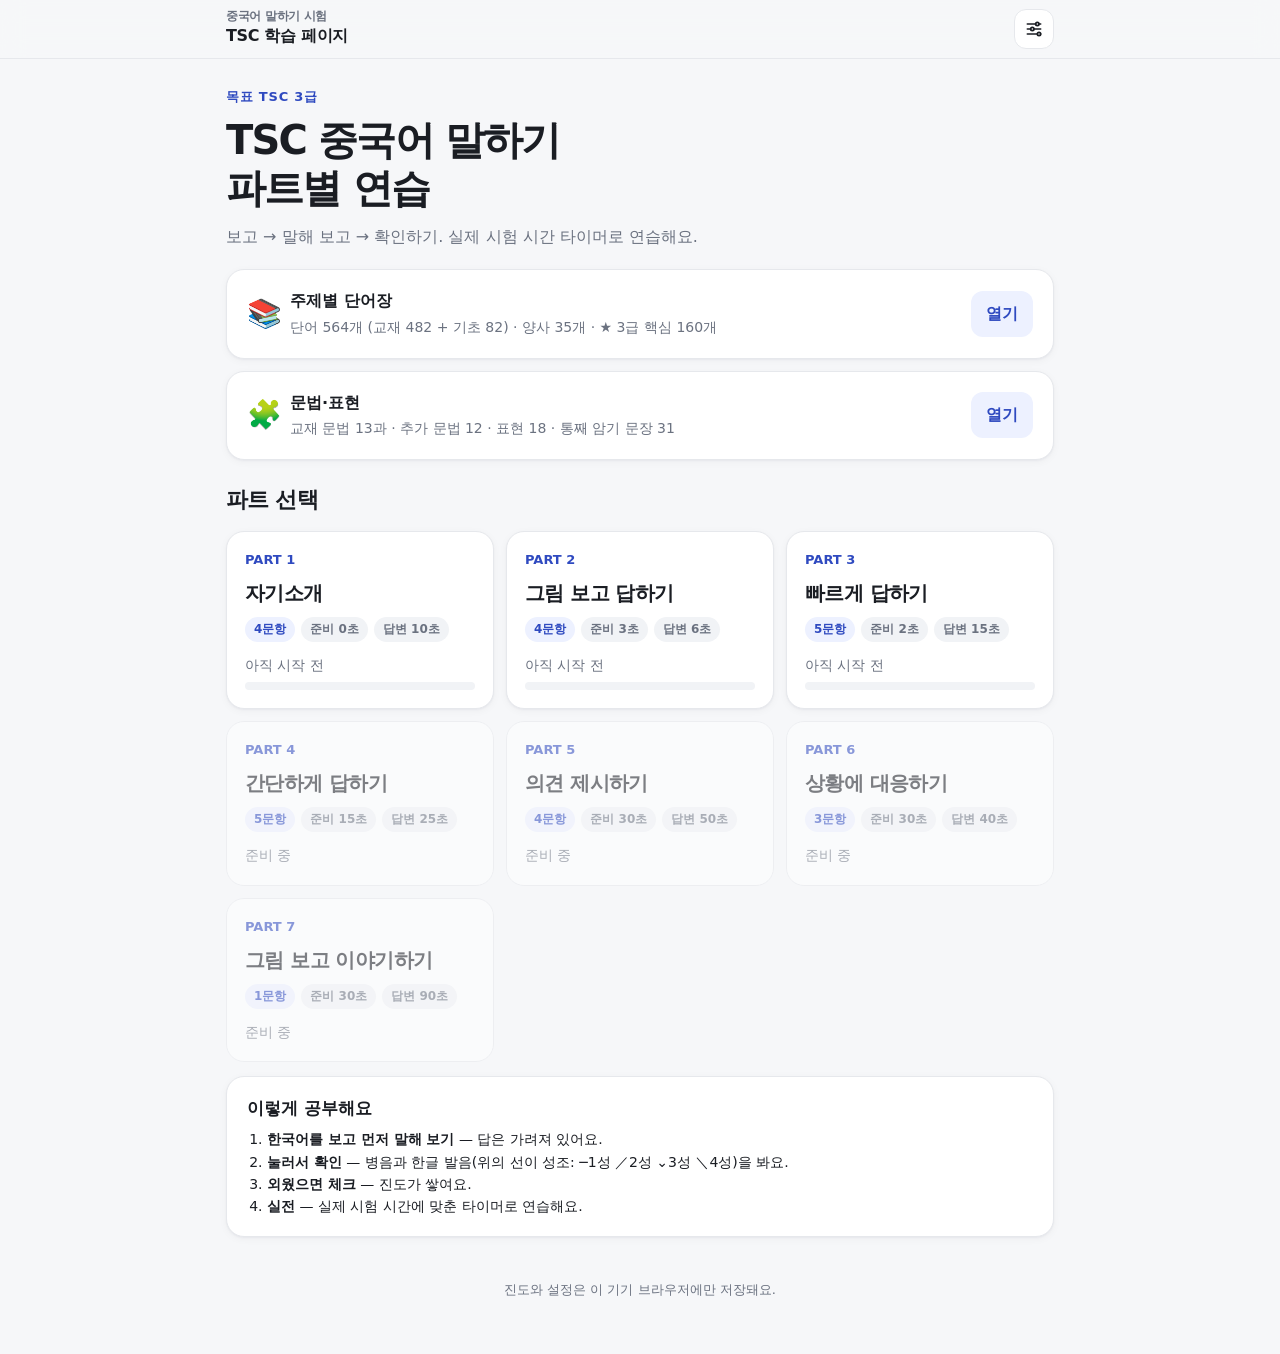
==== commit ee038d02: "문법·표현 페이지 추가(문법 교재 03~15과 어법 49항목·업그레이드 표현 12개 + 교재 밖 문법 12·표현 6·통째 암기 문장 31, 연습 카드) Co-Authored-By:" ====
--- a/index.html
+++ b/index.html
@@ -17,6 +17,7 @@
   </section>
   <div id="cont"></div>
   <a class="card row" href="vocab/" id="voccard" style="text-decoration:none;color:inherit"><span style="font-size:28px">📚</span><span style="flex:1"><b>주제별 단어장</b><br><span class="small muted" id="vocstat">단어 564개 (교재 482 + 기초 82) · 양사 35개 · ★ 3급 핵심 160개</span></span><span class="btn soft">열기</span></a>
+  <a class="card row" href="grammar/" id="grcard" style="text-decoration:none;color:inherit"><span style="font-size:28px">🧩</span><span style="flex:1"><b>문법·표현</b><br><span class="small muted" id="grstat">교재 문법 13과 · 추가 문법 12 · 표현 18 · 통째 암기 문장 31</span></span><span class="btn soft">열기</span></a>
   <h2>파트 선택</h2>
   <div class="parts" id="parts"></div>
   <div class="card">
@@ -51,9 +52,10 @@
     (href ? '<span class="row small muted" style="margin-top:6px"><span>' + (s ? '진도 ' + pct + '% · ' + s.done + '/' + s.total + (wrong ? ' · <span style="color:var(--accent);font-weight:700">✗ 틀린 것 ' + wrong + '</span>' : '') : '아직 시작 전') + '</span></span><span class="progress"><i style="width:' + pct + '%"></i></span>' : '<span class="small muted" style="margin-top:6px">준비 중</span>');
   return href ? '<a class="part" href="' + href + '">' + inner + '</a>' : '<div class="part soon">' + inner + '</div>';
 }).join('');
+if (sum.gr) $('#grstat').textContent = '문법·표현 ' + sum.gr.done + ' / ' + sum.gr.total + ' 외움 · 교재 13과 · 통째 암기 문장 31';
 if (sum.voc) $('#vocstat').textContent = '★ 핵심 단어 ' + sum.voc.done + ' / ' + sum.voc.total + ' 외움 · 단어 564개 · 양사 35개';
 const last = T.load('tsc-last', null);
-if (last && /^(part\d|vocab)\/$/.test(last.href)) $('#cont').innerHTML = '<a class="card row" href="' + esc(last.href) + '" style="text-decoration:none;color:inherit;margin-top:18px"><span style="font-size:28px">▶</span><span style="flex:1"><span class="small muted">이어서 학습하기</span><br><b>' + esc(last.name) + '</b></span><span class="btn primary">계속</span></a>';
+if (last && /^(part\d|vocab|grammar)\/$/.test(last.href)) $('#cont').innerHTML = '<a class="card row" href="' + esc(last.href) + '" style="text-decoration:none;color:inherit;margin-top:18px"><span style="font-size:28px">▶</span><span style="flex:1"><span class="small muted">이어서 학습하기</span><br><b>' + esc(last.name) + '</b></span><span class="btn primary">계속</span></a>';
 </script>
 </body>
 </html>
